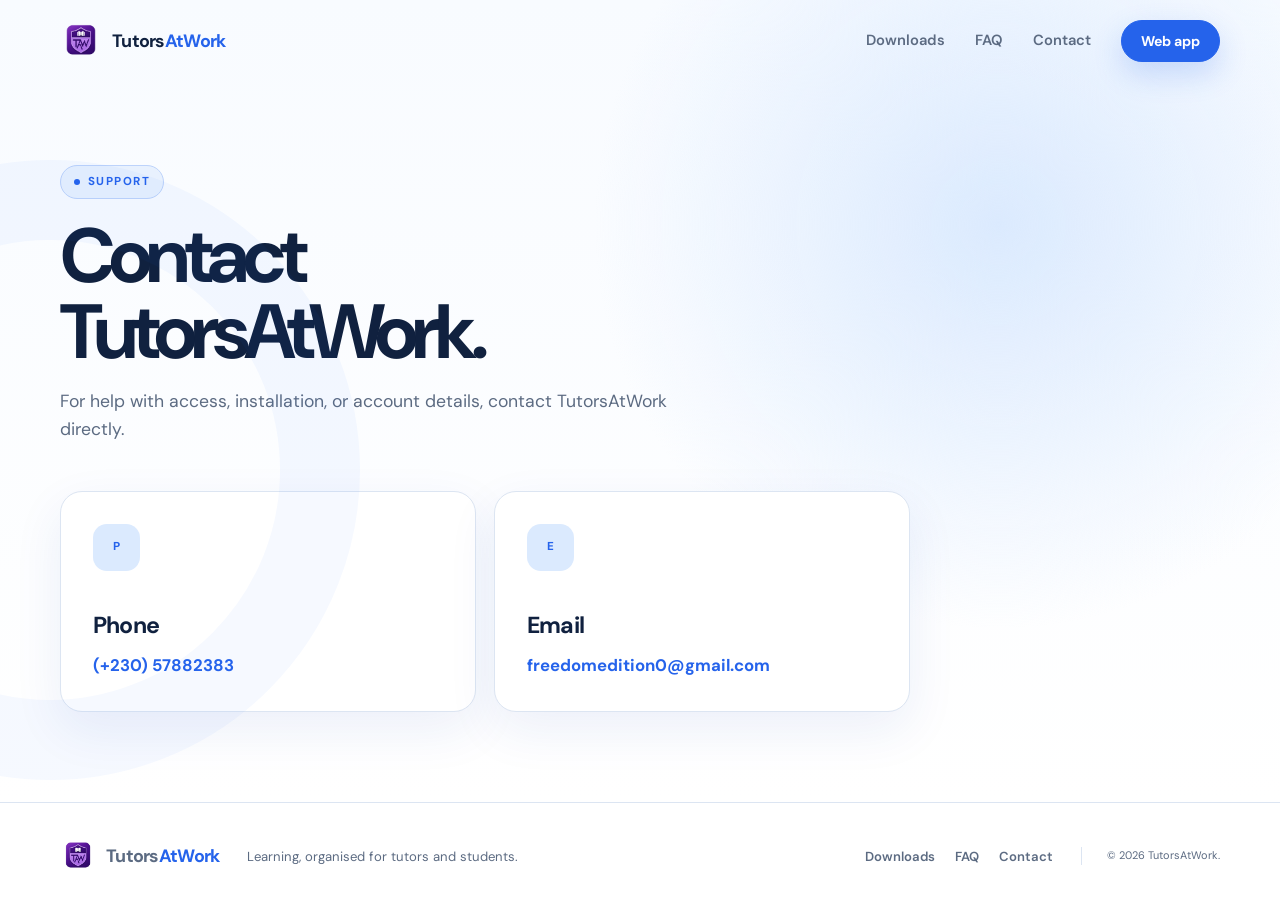
==== contact/index.html @ ba1a4843 "deploy: d9b64b00f74da0706f8d8f260b27026ad59e1869" ====
<!DOCTYPE html>
<html lang="en">
<head>
  <meta charset="UTF-8">
  <meta name="viewport" content="width=device-width, initial-scale=1.0">
  <meta name="description" content="Contact TutorsAtWork support by phone or email.">
  <meta name="theme-color" content="#2563eb">
  <title>TutorsAtWork | Contact</title>
  <link rel="preconnect" href="https://fonts.googleapis.com">
  <link rel="preconnect" href="https://fonts.gstatic.com" crossorigin>
  <link href="https://fonts.googleapis.com/css2?family=DM+Sans:wght@400;500;600;700&family=Playfair+Display:ital,wght@1,700&display=swap" rel="stylesheet">
  <link rel="canonical" href="https://www.tutorsatwork.com/contact/">
  <link rel="icon" href="/site-assets/taw-logo.png">
  <link rel="stylesheet" href="/site-assets/site.css">
</head>
<body>
  <header class="site-header" id="top">
    <nav class="nav container" aria-label="Main navigation">
      <a class="brand" href="/" aria-label="TutorsAtWork home">
        <img src="/site-assets/taw-logo.png" alt="" width="42" height="42">
        <span>Tutors<span>AtWork</span></span>
      </a>
      <button class="menu-button" type="button" aria-expanded="false" aria-controls="nav-links">
        <span></span><span></span><span></span>
        <span class="sr-only">Open navigation</span>
      </button>
      <div class="nav-links" id="nav-links">
        <a href="/download/">Downloads</a>
        <a href="/download/#faq">FAQ</a>
        <a href="/contact/">Contact</a>
        <a class="button button-small" href="/">Web app</a>
      </div>
    </nav>
  </header>

  <main>
    <section class="hero contact-hero">
      <div class="container">
        <div class="section-heading reveal">
          <div class="eyebrow">Support</div>
          <h1>Contact TutorsAtWork.</h1>
          <p class="lead">For help with access, installation, or account details, contact TutorsAtWork directly.</p>
        </div>
        <div class="contact-grid">
          <a class="contact-card reveal" href="tel:+23057882383">
            <div class="feature-icon">P</div>
            <h2>Phone</h2>
            <p>(+230) 57882383</p>
          </a>
          <a class="contact-card reveal reveal-delay" href="mailto:freedomedition0@gmail.com">
            <div class="feature-icon">E</div>
            <h2>Email</h2>
            <p>freedomedition0@gmail.com</p>
          </a>
        </div>
      </div>
    </section>
  </main>

  <footer>
    <div class="container footer-inner">
      <a class="brand" href="/"><img src="/site-assets/taw-logo.png" alt="" width="36" height="36"><span>Tutors<span>AtWork</span></span></a>
      <p>Learning, organised for tutors and students.</p>
      <div class="footer-links"><a href="/download/">Downloads</a><a href="/download/#faq">FAQ</a><a href="/contact/">Contact</a></div>
      <small>&copy; 2026 TutorsAtWork.</small>
    </div>
  </footer>

  <script src="/site-assets/site.js"></script>
</body>
</html>
---- site-assets/site.css ----
:root {
  --blue: #2563eb;
  --blue-dark: #1746b3;
  --blue-light: #dbeafe;
  --ink: #10213f;
  --muted: #5c6b82;
  --line: #dce5f2;
  --paper: #ffffff;
  --soft: #f5f8fd;
  --radius: 22px;
  --shadow: 0 24px 70px rgba(30, 64, 175, .12);
}

* { box-sizing: border-box; margin: 0; padding: 0; }
html { scroll-behavior: smooth; scroll-padding-top: 88px; }
body { color: var(--ink); background: var(--paper); font-family: "DM Sans", sans-serif; line-height: 1.6; overflow-x: hidden; }
a { color: inherit; text-decoration: none; }
img { display: block; max-width: 100%; }
.container { width: min(1160px, calc(100% - 40px)); margin-inline: auto; }
.sr-only { position: absolute; width: 1px; height: 1px; overflow: hidden; clip: rect(0, 0, 0, 0); }

.site-header { position: fixed; inset: 0 0 auto; z-index: 20; transition: .25s ease; }
.site-header.scrolled { background: rgba(255, 255, 255, .92); border-bottom: 1px solid var(--line); backdrop-filter: blur(16px); }
.nav { min-height: 82px; display: flex; align-items: center; justify-content: space-between; gap: 32px; }
.brand { display: inline-flex; align-items: center; gap: 10px; font-size: 1.12rem; font-weight: 700; letter-spacing: -.04em; }
.brand img { border-radius: 12px; }
.brand span span { color: var(--blue); }
.nav-links { display: flex; align-items: center; gap: 30px; color: var(--muted); font-size: .92rem; font-weight: 600; }
.nav-links a:not(.button):hover, .footer-links a:hover { color: var(--blue); }
.menu-button { display: none; width: 42px; height: 42px; padding: 10px; border: 0; border-radius: 10px; background: var(--soft); }
.menu-button span:not(.sr-only) { display: block; height: 2px; margin: 4px 0; border-radius: 2px; background: var(--ink); }

.button { display: inline-flex; align-items: center; justify-content: center; gap: 12px; min-height: 52px; padding: 0 24px; border: 1px solid var(--blue); border-radius: 999px; color: white; background: var(--blue); box-shadow: 0 12px 30px rgba(37, 99, 235, .2); font-weight: 700; transition: .2s ease; }
.button:hover { background: var(--blue-dark); border-color: var(--blue-dark); transform: translateY(-2px); }
.button-small { min-height: 42px; padding: 0 19px; font-size: .88rem; }
.button-secondary { color: var(--ink); border-color: var(--line); background: white; box-shadow: none; }
.button-secondary:hover { color: var(--blue); border-color: var(--blue); background: white; }

.hero { position: relative; padding: 165px 0 105px; overflow: hidden; background: radial-gradient(circle at 78% 28%, #dbeafe 0, rgba(219, 234, 254, 0) 35%), linear-gradient(180deg, #f8fbff 0%, white 100%); }
.hero::before { content: ""; position: absolute; width: 460px; height: 460px; left: -260px; top: 160px; border: 80px solid rgba(37, 99, 235, .04); border-radius: 50%; }
.hero-grid { display: grid; grid-template-columns: .95fr 1.05fr; gap: 70px; align-items: center; }
.eyebrow { display: inline-flex; align-items: center; gap: 8px; margin-bottom: 20px; padding: 7px 13px; border: 1px solid #bdd3fb; border-radius: 999px; color: var(--blue); background: rgba(219, 234, 254, .55); font-size: .72rem; font-weight: 700; letter-spacing: .13em; text-transform: uppercase; }
.eyebrow::before { content: ""; width: 6px; height: 6px; border-radius: 50%; background: currentColor; }
.hero h1 { max-width: 650px; font-size: clamp(3.3rem, 6vw, 5.3rem); line-height: .98; letter-spacing: -.075em; }
.hero h1 em { color: var(--blue); font-family: "Playfair Display", serif; font-weight: 700; letter-spacing: -.04em; }
.lead { max-width: 600px; margin-top: 26px; color: var(--muted); font-size: 1.1rem; }
.hero-actions { display: flex; flex-wrap: wrap; gap: 12px; margin-top: 34px; }
.hero-notes { display: flex; flex-wrap: wrap; gap: 10px 22px; margin-top: 28px; color: var(--muted); font-size: .84rem; font-weight: 600; }
.hero-notes span::before { content: "✓"; margin-right: 7px; color: var(--blue); }

.app-preview { position: relative; min-width: 0; }
.preview-glow { position: absolute; inset: 5% 0; border-radius: 50%; background: #bfdbfe; filter: blur(70px); opacity: .55; }
.preview-window { position: relative; overflow: hidden; border: 1px solid rgba(37, 99, 235, .16); border-radius: 24px; background: white; box-shadow: var(--shadow); transform: rotate(1deg); }
.window-bar { height: 44px; display: flex; align-items: center; border-bottom: 1px solid var(--line); background: #fbfdff; }
.window-dots { display: flex; gap: 5px; margin-left: 17px; }
.window-dots span { width: 7px; height: 7px; border-radius: 50%; background: #cbd5e1; }
.window-title { margin-inline: auto; padding-right: 54px; color: var(--muted); font-size: .66rem; font-weight: 600; }
.preview-content { min-height: 390px; display: flex; }
.preview-sidebar { width: 78px; display: flex; flex-direction: column; align-items: center; gap: 19px; padding: 20px 0; background: #f8fbff; border-right: 1px solid var(--line); }
.preview-sidebar img { border-radius: 15px; margin-bottom: 15px; }
.preview-sidebar span { width: 24px; height: 7px; border-radius: 8px; background: #dbe4f1; }
.preview-sidebar span.active { background: var(--blue); }
.preview-dashboard { flex: 1; min-width: 0; padding: 32px; }
.preview-dashboard > p { color: var(--muted); font-size: .7rem; }
.preview-dashboard h2 { margin: 2px 0 22px; font-size: 1.25rem; letter-spacing: -.04em; }
.preview-cards { display: grid; grid-template-columns: repeat(2, 1fr); gap: 12px; }
.preview-card { min-height: 93px; padding: 17px; border: 1px solid var(--line); border-radius: 15px; background: white; }
.preview-card.blue { color: white; border-color: var(--blue); background: var(--blue); }
.preview-card b, .preview-card span { display: block; }
.preview-card b { font-size: .78rem; }
.preview-card span { margin-top: 15px; color: var(--muted); font-size: .58rem; }
.preview-card.blue span { color: #dbeafe; }
.preview-strip { display: flex; align-items: center; gap: 12px; margin-top: 16px; padding: 14px; border-radius: 14px; background: var(--soft); }
.preview-strip > span { width: 31px; height: 31px; border-radius: 9px; background: var(--blue-light); }
.preview-strip div { flex: 1; }
.preview-strip b, .preview-strip small { display: block; font-size: .61rem; }
.preview-strip small { color: var(--muted); }
.preview-strip strong { color: var(--blue); font-size: .6rem; }
.floating-note { position: absolute; z-index: 2; display: grid; padding: 12px 16px; border: 1px solid var(--line); border-radius: 14px; background: rgba(255, 255, 255, .95); box-shadow: 0 14px 35px rgba(15, 45, 100, .14); font-size: .68rem; }
.floating-note span { color: var(--muted); }
.floating-note-one { left: -40px; bottom: 45px; }
.floating-note-two { right: -20px; top: 52px; }

.download-section { position: relative; z-index: 2; margin-top: -35px; }
.download-panel { padding: 46px; border-radius: 28px; color: white; background: linear-gradient(135deg, #102d6b, #2563eb); box-shadow: 0 24px 70px rgba(30, 64, 175, .24); }
.download-panel h2 { max-width: 610px; font-size: clamp(2rem, 4vw, 3.2rem); line-height: 1.08; letter-spacing: -.055em; }
.download-panel > div:first-child > p { max-width: 580px; margin-top: 12px; color: #dbeafe; }
.eyebrow.light { color: #dbeafe; border-color: rgba(255, 255, 255, .3); background: rgba(255, 255, 255, .1); }
.download-cards { display: grid; grid-template-columns: repeat(2, 1fr); gap: 14px; margin-top: 34px; }
.download-card { min-height: 100px; display: flex; align-items: center; gap: 15px; padding: 18px; border: 1px solid rgba(255, 255, 255, .25); border-radius: 18px; background: rgba(255, 255, 255, .12); transition: .2s ease; }
.download-card:hover { background: rgba(255, 255, 255, .2); transform: translateY(-2px); }
.platform-icon { width: 51px; height: 51px; display: grid; flex: 0 0 auto; place-items: center; border-radius: 14px; color: #17346f; background: white; font-weight: 800; }
.windows-icon { border-radius: 5px; }
.download-card div:nth-child(2) { display: grid; flex: 1; line-height: 1.2; }
.download-card span, .download-card small { color: #dbeafe; font-size: .68rem; }
.download-card b { margin: 3px 0; font-size: 1.1rem; }
.download-card strong { font-size: 1.4rem; }
.release-note { margin-top: 16px; color: #bfdbfe; font-size: .72rem; }

.section { padding: 110px 0; }
.section-heading { max-width: 720px; margin-bottom: 48px; }
.section-heading h2 { font-size: clamp(2.3rem, 5vw, 4rem); line-height: 1.02; letter-spacing: -.065em; }
.section-heading p { max-width: 610px; margin-top: 17px; color: var(--muted); }
.feature-grid { display: grid; grid-template-columns: repeat(2, 1fr); gap: 18px; }
.feature-card { min-height: 260px; padding: 32px; border: 1px solid var(--line); border-radius: var(--radius); background: white; transition: .25s ease; }
.feature-card:hover { border-color: #b6cef8; box-shadow: var(--shadow); transform: translateY(-4px); }
.feature-icon { width: 47px; height: 47px; display: grid; place-items: center; margin-bottom: 36px; border-radius: 14px; color: var(--blue); background: var(--blue-light); font-size: .72rem; font-weight: 800; }
.feature-card h3 { font-size: 1.3rem; letter-spacing: -.035em; }
.feature-card p { max-width: 450px; margin-top: 9px; color: var(--muted); }
.feature-card > span { display: block; margin-top: 22px; color: var(--blue); font-size: .73rem; font-weight: 700; }

.roles-section { background: var(--soft); }
.role-grid { display: grid; grid-template-columns: repeat(2, 1fr); gap: 20px; }
.role-card { position: relative; min-height: 420px; overflow: hidden; padding: 42px; border-radius: 28px; }
.role-card::after { content: ""; position: absolute; width: 230px; height: 230px; right: -80px; bottom: -100px; border: 45px solid currentColor; border-radius: 50%; opacity: .06; }
.student-card { border: 1px solid #bdd3fb; background: #eaf2ff; }
.tutor-card { color: white; background: #102d6b; }
.role-label { display: inline-block; padding: 7px 12px; border-radius: 999px; color: var(--blue); background: white; font-size: .72rem; font-weight: 700; text-transform: uppercase; letter-spacing: .08em; }
.tutor-card .role-label { color: white; background: rgba(255, 255, 255, .14); }
.role-card h3 { max-width: 470px; margin-top: 56px; font-size: clamp(1.9rem, 3vw, 2.7rem); line-height: 1.05; letter-spacing: -.055em; }
.role-card ul { display: grid; gap: 11px; margin-top: 30px; list-style: none; color: var(--muted); }
.tutor-card ul { color: #dbeafe; }
.role-card li::before { content: "✓"; margin-right: 10px; color: var(--blue); font-weight: 800; }
.tutor-card li::before { color: #93c5fd; }

.steps { display: grid; grid-template-columns: repeat(3, 1fr); gap: 17px; }
.step { display: flex; gap: 17px; padding: 25px; border: 1px solid var(--line); border-radius: 18px; }
.step > span { width: 39px; height: 39px; display: grid; flex: 0 0 auto; place-items: center; border-radius: 50%; color: white; background: var(--blue); font-weight: 800; }
.step h3 { font-size: 1.02rem; }
.step p { margin-top: 6px; color: var(--muted); font-size: .87rem; }
.install-note { display: flex; gap: 28px; align-items: flex-start; margin-top: 24px; padding: 25px; border-radius: 18px; background: var(--soft); }
.install-note strong { min-width: 110px; color: var(--blue); }
.install-note p { color: var(--muted); font-size: .88rem; }

.faq-section { border-top: 1px solid var(--line); background: #fbfdff; }
.faq-grid { display: grid; grid-template-columns: .75fr 1.25fr; gap: 70px; align-items: start; }
.faq-list { display: grid; gap: 10px; }
details { border: 1px solid var(--line); border-radius: 16px; background: white; }
summary { position: relative; padding: 21px 52px 21px 21px; cursor: pointer; list-style: none; font-weight: 700; }
summary::-webkit-details-marker { display: none; }
summary::after { content: "+"; position: absolute; right: 22px; color: var(--blue); font-size: 1.4rem; font-weight: 400; }
details[open] summary::after { content: "-"; }
details p { padding: 0 21px 22px; color: var(--muted); font-size: .9rem; }

.final-cta { padding: 30px 0 100px; }
.final-cta-inner { display: flex; align-items: center; gap: 24px; padding: 34px; border-radius: 24px; color: white; background: var(--blue); }
.final-cta-inner img { border-radius: 18px; }
.final-cta-inner div { flex: 1; }
.final-cta-inner h2 { font-size: clamp(1.5rem, 3vw, 2.3rem); letter-spacing: -.05em; }
.final-cta-inner p { color: #dbeafe; }
.button-light { color: var(--blue); border-color: white; background: white; box-shadow: none; }
.button-light:hover { color: var(--blue-dark); border-color: white; background: #eff6ff; }

footer { padding: 35px 0; border-top: 1px solid var(--line); }
.footer-inner { display: flex; align-items: center; gap: 28px; color: var(--muted); font-size: .82rem; }
.footer-links { display: flex; gap: 20px; margin-left: auto; font-weight: 600; }
.footer-inner small { padding-left: 25px; border-left: 1px solid var(--line); }
.footer-inner small a { color: var(--blue); }

.reveal { opacity: 0; transform: translateY(22px); transition: opacity .7s ease, transform .7s ease; }
.reveal.visible { opacity: 1; transform: none; }
.reveal-delay { transition-delay: .12s; }

.compact-hero { padding-bottom: 92px; }
.contact-hero { min-height: calc(100vh - 126px); padding-bottom: 90px; }
.contact-grid { display: grid; grid-template-columns: repeat(2, minmax(0, 1fr)); gap: 18px; max-width: 850px; }
.contact-card { display: block; min-height: 210px; padding: 32px; border: 1px solid var(--line); border-radius: var(--radius); background: white; box-shadow: 0 18px 50px rgba(30, 64, 175, .08); transition: .2s ease; }
.contact-card:hover { border-color: #b6cef8; transform: translateY(-3px); }
.contact-card h2 { margin-top: 24px; font-size: 1.45rem; letter-spacing: -.035em; }
.contact-card p { margin-top: 8px; color: var(--blue); font-size: 1.05rem; font-weight: 700; overflow-wrap: anywhere; }

@media (max-width: 960px) {
  .hero-grid, .faq-grid { grid-template-columns: 1fr; }
  .hero-copy { max-width: 730px; }
  .app-preview { max-width: 680px; }
  .steps { grid-template-columns: 1fr; }
  .footer-inner { flex-wrap: wrap; }
  .footer-links { margin-left: 0; }
}

@media (max-width: 760px) {
  .nav { min-height: 70px; }
  .menu-button { display: block; }
  .nav-links { position: absolute; top: 70px; left: 20px; right: 20px; display: none; align-items: stretch; padding: 18px; border: 1px solid var(--line); border-radius: 18px; background: white; box-shadow: var(--shadow); }
  .nav-links.open { display: grid; gap: 8px; }
  .nav-links a { padding: 9px; }
  .nav-links .button { margin-top: 5px; }
  .hero { padding: 125px 0 80px; }
  .hero h1 { font-size: clamp(2.85rem, 15vw, 4rem); }
  .hero-grid { gap: 55px; }
  .floating-note { display: none; }
  .preview-content { min-height: 300px; }
  .preview-sidebar { width: 52px; }
  .preview-sidebar img { width: 36px; }
  .preview-dashboard { padding: 20px; }
  .preview-card { min-height: 72px; padding: 12px; }
  .preview-strip { display: none; }
  .download-section { margin-top: 0; background: #f8fbff; padding-top: 50px; }
  .download-panel { padding: 28px; }
  .download-cards, .feature-grid, .role-grid, .contact-grid { grid-template-columns: 1fr; }
  .section { padding: 80px 0; }
  .role-card { min-height: 360px; padding: 30px; }
  .install-note, .final-cta-inner { align-items: stretch; flex-direction: column; }
  .final-cta { padding-bottom: 70px; }
  .footer-inner { align-items: flex-start; flex-direction: column; gap: 17px; }
  .footer-inner small { padding: 0; border: 0; }
}

@media (prefers-reduced-motion: reduce) {
  *, *::before, *::after { scroll-behavior: auto !important; transition-duration: .01ms !important; }
  .reveal { opacity: 1; transform: none; }
}
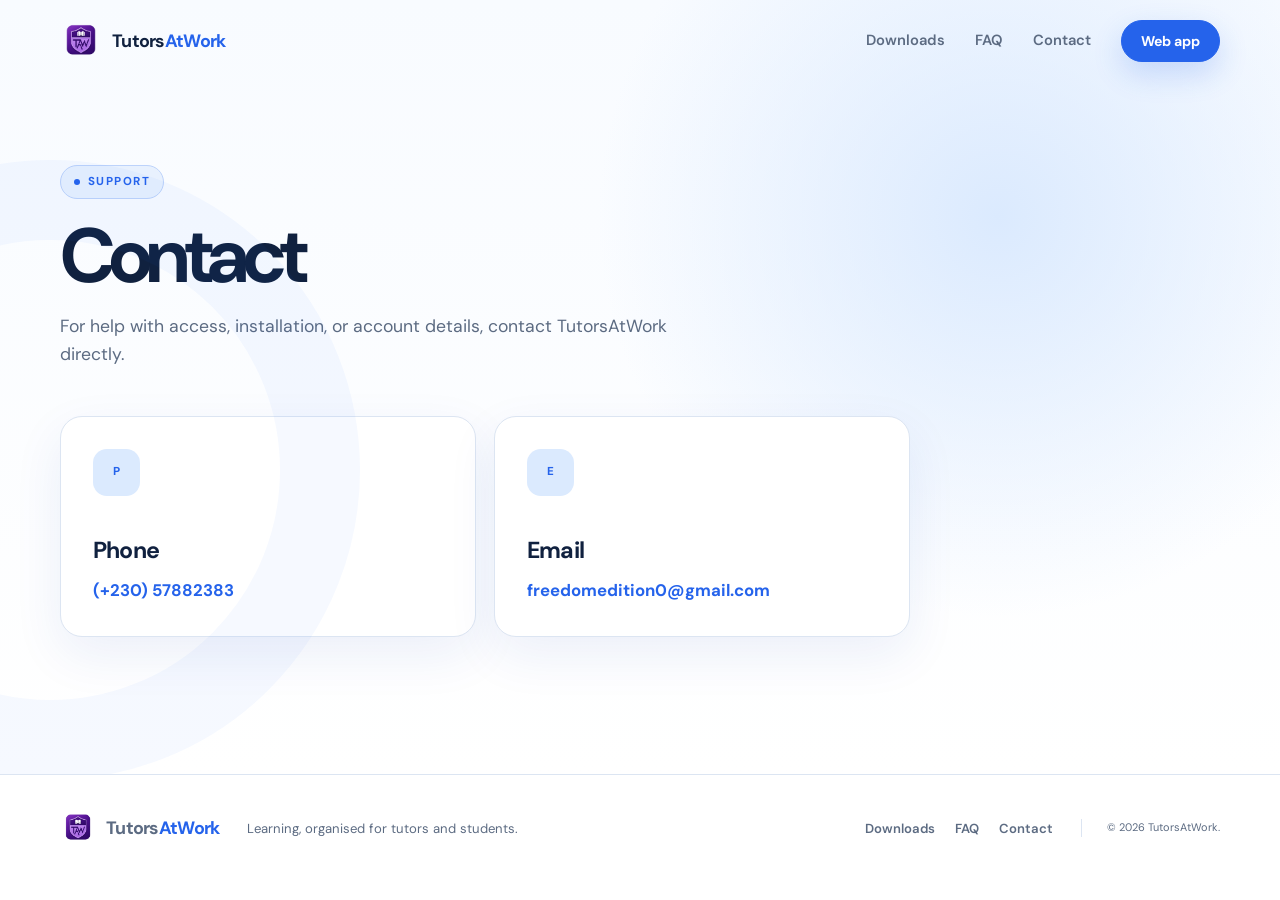
==== commit 3acec076: "deploy: a4426b0e12577202175e9e1bb95f64d70db9a4fa" ====
--- a/contact/index.html
+++ b/contact/index.html
@@ -38,7 +38,7 @@
       <div class="container">
         <div class="section-heading reveal">
           <div class="eyebrow">Support</div>
-          <h1>Contact TutorsAtWork.</h1>
+          <h1>Contact</h1>
           <p class="lead">For help with access, installation, or account details, contact TutorsAtWork directly.</p>
         </div>
         <div class="contact-grid">
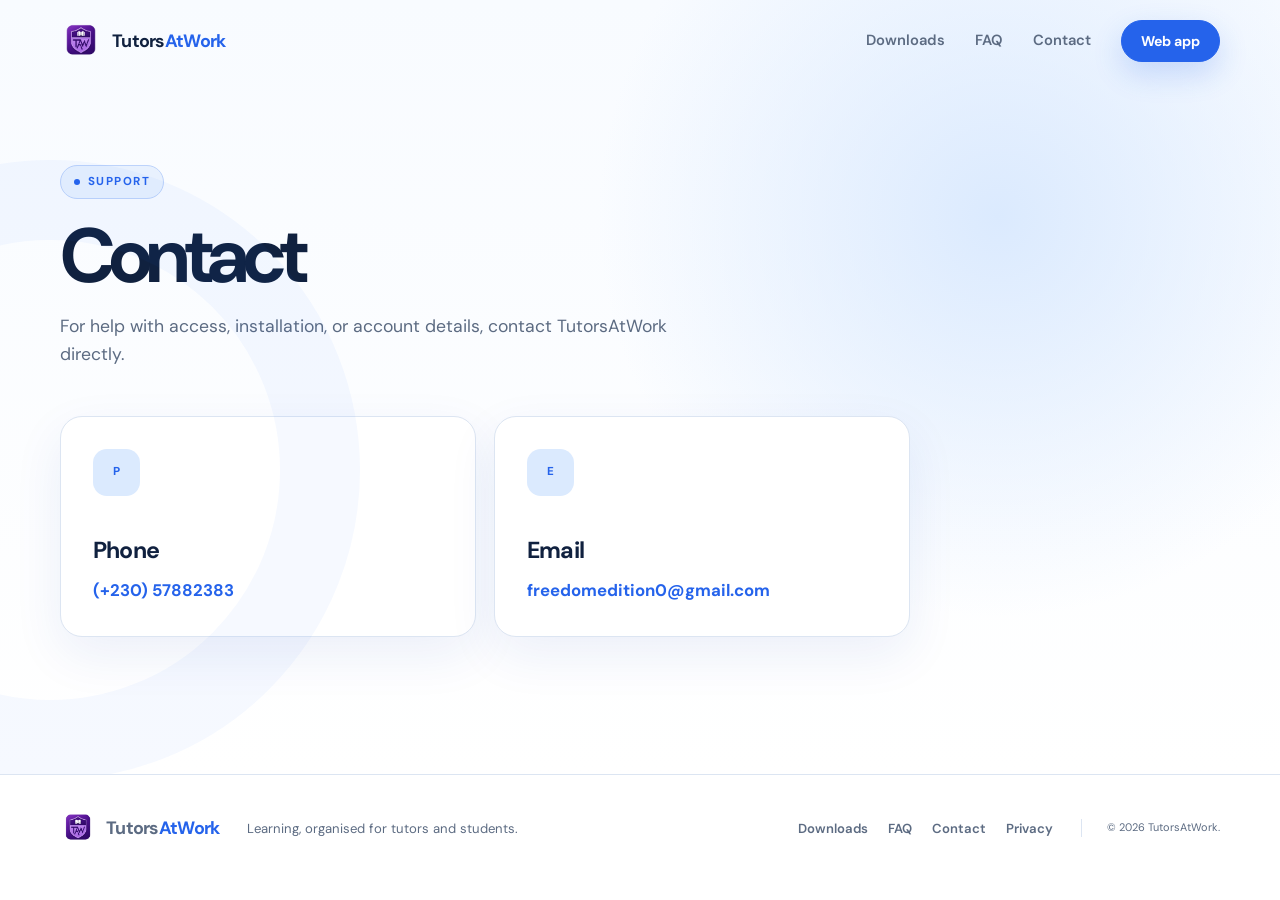
==== commit 36ab30d7: "deploy: b7a680e500bd07747415f3d2b2ef4216cc51cc15" ====
--- a/contact/index.html
+++ b/contact/index.html
@@ -61,7 +61,7 @@
     <div class="container footer-inner">
       <a class="brand" href="/"><img src="/site-assets/taw-logo.png" alt="" width="36" height="36"><span>Tutors<span>AtWork</span></span></a>
       <p>Learning, organised for tutors and students.</p>
-      <div class="footer-links"><a href="/download/">Downloads</a><a href="/download/#faq">FAQ</a><a href="/contact/">Contact</a></div>
+      <div class="footer-links"><a href="/download/">Downloads</a><a href="/download/#faq">FAQ</a><a href="/contact/">Contact</a><a href="/privacy/">Privacy</a></div>
       <small>&copy; 2026 TutorsAtWork.</small>
     </div>
   </footer>
--- a/site-assets/site.css
+++ b/site-assets/site.css
@@ -169,6 +169,14 @@
 .contact-card h2 { margin-top: 24px; font-size: 1.45rem; letter-spacing: -.035em; }
 .contact-card p { margin-top: 8px; color: var(--blue); font-size: 1.05rem; font-weight: 700; overflow-wrap: anywhere; }
 
+.policy-hero { padding-bottom: 90px; }
+.policy-date { margin-top: 12px; color: var(--muted); font-size: .9rem; }
+.policy-card { display: grid; gap: 30px; max-width: 900px; margin-top: 44px; padding: 40px; border: 1px solid var(--line); border-radius: var(--radius); background: white; box-shadow: var(--shadow); }
+.policy-card section + section { padding-top: 30px; border-top: 1px solid var(--line); }
+.policy-card h2 { margin-bottom: 8px; font-size: 1.25rem; letter-spacing: -.025em; }
+.policy-card p { color: var(--muted); }
+.policy-card a { color: var(--blue); font-weight: 700; }
+
 @media (max-width: 960px) {
   .hero-grid, .faq-grid { grid-template-columns: 1fr; }
   .hero-copy { max-width: 730px; }
